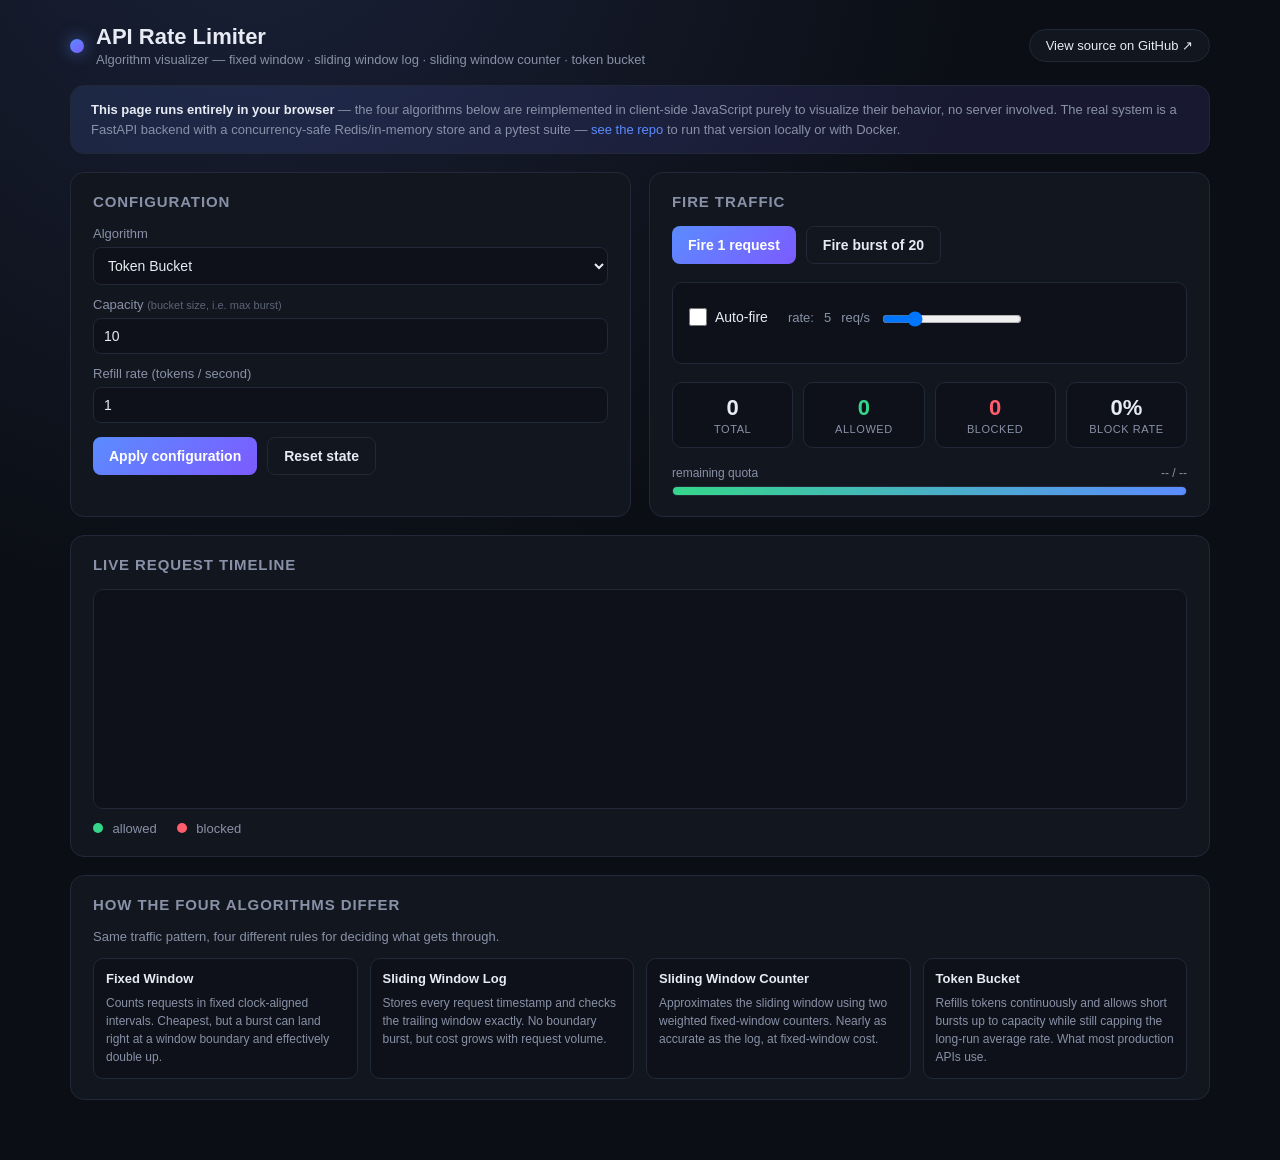
==== docs/index.html @ e64f262e "Add client-side algorithm visualizer for GitHub Pages Ports the 4 algorithms' check() logic to brows" ====
<!doctype html>
<html lang="en">
<head>
<meta charset="UTF-8" />
<meta name="viewport" content="width=device-width, initial-scale=1.0" />
<title>API Rate Limiter — Algorithm Visualizer</title>
<link rel="stylesheet" href="style.css" />
</head>
<body>
<div class="app">
  <header class="topbar">
    <div class="brand">
      <span class="brand-dot"></span>
      <div>
        <h1>API Rate Limiter</h1>
        <p class="subtitle">Algorithm visualizer — fixed window · sliding window log · sliding window counter · token bucket</p>
      </div>
    </div>
    <a class="repo-link" href="https://github.com/pranjalm37/api-rate-limiter" target="_blank" rel="noopener">
      View source on GitHub ↗
    </a>
  </header>

  <div class="banner">
    <strong>This page runs entirely in your browser</strong> — the four algorithms below are
    reimplemented in client-side JavaScript purely to visualize their behavior, no server involved.
    The real system is a FastAPI backend with a concurrency-safe Redis/in-memory store and a pytest
    suite — <a href="https://github.com/pranjalm37/api-rate-limiter" target="_blank" rel="noopener">see the repo</a>
    to run that version locally or with Docker.
  </div>

  <main class="grid">
    <section class="panel config-panel">
      <h2>Configuration</h2>

      <label>Algorithm
        <select id="algorithm">
          <option value="token_bucket">Token Bucket</option>
          <option value="fixed_window">Fixed Window</option>
          <option value="sliding_window_log">Sliding Window Log</option>
          <option value="sliding_window_counter">Sliding Window Counter</option>
        </select>
      </label>

      <label>Capacity <span class="hint" id="capacityHint">(max requests / window)</span>
        <input type="number" id="capacity" value="10" min="1" max="1000" />
      </label>

      <label id="windowRow">Window (seconds)
        <input type="number" id="windowSeconds" value="10" min="0.5" max="120" step="0.5" />
      </label>

      <label id="refillRow" class="hidden">Refill rate (tokens / second)
        <input type="number" id="refillRate" value="1" min="0.1" max="100" step="0.1" />
      </label>

      <div class="button-row">
        <button id="applyConfig" class="primary">Apply configuration</button>
        <button id="resetState" class="ghost">Reset state</button>
      </div>
    </section>

    <section class="panel traffic-panel">
      <h2>Fire traffic</h2>

      <div class="fire-controls">
        <button id="fireOnce" class="primary">Fire 1 request</button>
        <button id="fireBurst" class="ghost">Fire burst of 20</button>
      </div>

      <div class="auto-fire">
        <label class="toggle">
          <input type="checkbox" id="autoFireToggle" />
          <span>Auto-fire</span>
        </label>
        <label class="rate-label">
          rate: <span id="rateValue">5</span> req/s
          <input type="range" id="fireRate" min="1" max="30" value="5" />
        </label>
      </div>

      <div class="stats-row">
        <div class="stat">
          <span class="stat-value" id="statTotal">0</span>
          <span class="stat-label">total</span>
        </div>
        <div class="stat allowed">
          <span class="stat-value" id="statAllowed">0</span>
          <span class="stat-label">allowed</span>
        </div>
        <div class="stat blocked">
          <span class="stat-value" id="statBlocked">0</span>
          <span class="stat-label">blocked</span>
        </div>
        <div class="stat">
          <span class="stat-value" id="statBlockRate">0%</span>
          <span class="stat-label">block rate</span>
        </div>
      </div>

      <div class="remaining-wrap">
        <div class="remaining-label">
          <span>remaining quota</span>
          <span id="remainingText">-- / --</span>
        </div>
        <div class="remaining-bar"><div class="remaining-fill" id="remainingFill"></div></div>
      </div>
    </section>

    <section class="panel chart-panel">
      <h2>Live request timeline</h2>
      <canvas id="chart" width="900" height="220"></canvas>
      <div class="legend">
        <span><i class="dot allowed"></i> allowed</span>
        <span><i class="dot blocked"></i> blocked</span>
      </div>
    </section>

    <section class="panel compare-panel">
      <h2>How the four algorithms differ</h2>
      <p>Same traffic pattern, four different rules for deciding what gets through.</p>
      <div class="compare-grid">
        <div class="compare-card">
          <h3>Fixed Window</h3>
          <p>Counts requests in fixed clock-aligned intervals. Cheapest, but a burst can land right
          at a window boundary and effectively double up.</p>
        </div>
        <div class="compare-card">
          <h3>Sliding Window Log</h3>
          <p>Stores every request timestamp and checks the trailing window exactly. No boundary
          burst, but cost grows with request volume.</p>
        </div>
        <div class="compare-card">
          <h3>Sliding Window Counter</h3>
          <p>Approximates the sliding window using two weighted fixed-window counters. Nearly as
          accurate as the log, at fixed-window cost.</p>
        </div>
        <div class="compare-card">
          <h3>Token Bucket</h3>
          <p>Refills tokens continuously and allows short bursts up to capacity while still capping
          the long-run average rate. What most production APIs use.</p>
        </div>
      </div>
    </section>
  </main>
</div>
<script src="algorithms.js"></script>
<script src="app.js"></script>
</body>
</html>
---- docs/style.css ----
:root {
  --bg: #0b0e14;
  --panel: #12161f;
  --panel-border: #232838;
  --text: #e7ebf3;
  --muted: #8891a7;
  --accent: #5b8cff;
  --accent-2: #7c5bff;
  --good: #35d68a;
  --bad: #ff5d6c;
  --radius: 14px;
}

* { box-sizing: border-box; }

body {
  margin: 0;
  font-family: -apple-system, BlinkMacSystemFont, "Segoe UI", Inter, Roboto, sans-serif;
  background: radial-gradient(circle at 20% -10%, #1a2138 0%, var(--bg) 45%);
  color: var(--text);
  min-height: 100vh;
}

.app { max-width: 1180px; margin: 0 auto; padding: 24px 20px 60px; }

.topbar {
  display: flex;
  align-items: center;
  justify-content: space-between;
  margin-bottom: 18px;
  flex-wrap: wrap;
  gap: 12px;
}

.brand { display: flex; align-items: center; gap: 12px; }

.brand-dot {
  width: 14px; height: 14px; border-radius: 50%;
  background: linear-gradient(135deg, var(--accent), var(--accent-2));
  box-shadow: 0 0 16px rgba(91, 140, 255, 0.6);
  flex-shrink: 0;
}

.brand h1 { margin: 0; font-size: 22px; font-weight: 700; }
.subtitle { margin: 2px 0 0; color: var(--muted); font-size: 13px; }

.repo-link {
  display: flex; align-items: center; gap: 8px;
  font-size: 13px; color: var(--text);
  background: var(--panel);
  border: 1px solid var(--panel-border);
  padding: 8px 16px;
  border-radius: 999px;
  text-decoration: none;
}
.repo-link:hover { border-color: var(--accent); }

.banner {
  background: linear-gradient(135deg, rgba(91,140,255,0.12), rgba(124,91,255,0.12));
  border: 1px solid var(--panel-border);
  border-radius: var(--radius);
  padding: 14px 20px;
  font-size: 13px;
  color: var(--muted);
  margin-bottom: 18px;
  line-height: 1.5;
}
.banner strong { color: var(--text); }
.banner a { color: var(--accent); text-decoration: none; }
.banner a:hover { text-decoration: underline; }

.grid {
  display: grid;
  grid-template-columns: 1fr 1fr;
  gap: 18px;
}

.chart-panel, .compare-panel { grid-column: 1 / -1; }

@media (max-width: 860px) {
  .grid { grid-template-columns: 1fr; }
}

.panel {
  background: var(--panel);
  border: 1px solid var(--panel-border);
  border-radius: var(--radius);
  padding: 20px 22px;
}

.panel h2 {
  margin: 0 0 16px;
  font-size: 15px;
  text-transform: uppercase;
  letter-spacing: 0.06em;
  color: var(--muted);
  font-weight: 600;
}

label {
  display: block;
  font-size: 13px;
  color: var(--muted);
  margin-bottom: 12px;
}

.hint { font-size: 11px; color: #5b6478; }

label input, label select {
  display: block;
  width: 100%;
  margin-top: 6px;
  background: #0e1119;
  border: 1px solid var(--panel-border);
  color: var(--text);
  border-radius: 8px;
  padding: 9px 10px;
  font-size: 14px;
}

label input:focus, label select:focus {
  outline: none;
  border-color: var(--accent);
}

.hidden { display: none; }

.button-row { display: flex; gap: 10px; margin-top: 14px; }

button {
  border: none;
  border-radius: 8px;
  padding: 10px 16px;
  font-size: 14px;
  font-weight: 600;
  cursor: pointer;
  transition: transform 0.08s ease, opacity 0.15s ease;
}
button:active { transform: scale(0.97); }

button.primary {
  background: linear-gradient(135deg, var(--accent), var(--accent-2));
  color: white;
}
button.ghost {
  background: transparent;
  border: 1px solid var(--panel-border);
  color: var(--text);
}
button:disabled { opacity: 0.5; cursor: not-allowed; }

.error { color: var(--bad); font-size: 13px; margin: 10px 0 0; min-height: 16px; }

.fire-controls { display: flex; gap: 10px; margin-bottom: 18px; }

.auto-fire {
  display: flex;
  align-items: center;
  gap: 20px;
  background: #0e1119;
  border: 1px solid var(--panel-border);
  border-radius: 10px;
  padding: 12px 16px;
  margin-bottom: 18px;
  flex-wrap: wrap;
}

.toggle { display: flex; align-items: center; gap: 8px; font-size: 14px; color: var(--text); }
.toggle input { width: 18px; height: 18px; margin: 0; }

.rate-label { font-size: 13px; color: var(--muted); display: flex; align-items: center; gap: 10px; }
.rate-label input[type="range"] { width: 140px; }

.stats-row {
  display: grid;
  grid-template-columns: repeat(4, 1fr);
  gap: 10px;
  margin-bottom: 18px;
}

.stat {
  background: #0e1119;
  border: 1px solid var(--panel-border);
  border-radius: 10px;
  padding: 12px;
  text-align: center;
}
.stat-value { display: block; font-size: 22px; font-weight: 700; }
.stat-label { display: block; font-size: 11px; color: var(--muted); text-transform: uppercase; letter-spacing: 0.05em; margin-top: 2px; }
.stat.allowed .stat-value { color: var(--good); }
.stat.blocked .stat-value { color: var(--bad); }

.remaining-wrap { }
.remaining-label { display: flex; justify-content: space-between; font-size: 12px; color: var(--muted); margin-bottom: 6px; }
.remaining-bar { height: 10px; border-radius: 999px; background: #0e1119; border: 1px solid var(--panel-border); overflow: hidden; }
.remaining-fill {
  height: 100%;
  width: 100%;
  background: linear-gradient(90deg, var(--good), var(--accent));
  transition: width 0.2s ease, background 0.2s ease;
}

#chart {
  width: 100%;
  height: 220px;
  display: block;
  background: #0e1119;
  border-radius: 10px;
  border: 1px solid var(--panel-border);
}

.legend { display: flex; gap: 20px; margin-top: 12px; font-size: 13px; color: var(--muted); }
.legend .dot { display: inline-block; width: 10px; height: 10px; border-radius: 50%; margin-right: 6px; }
.legend .dot.allowed { background: var(--good); }
.legend .dot.blocked { background: var(--bad); }

.compare-panel p { color: var(--muted); font-size: 13px; margin: 0 0 14px; }

.compare-grid {
  display: grid;
  grid-template-columns: repeat(4, 1fr);
  gap: 12px;
}
@media (max-width: 860px) {
  .compare-grid { grid-template-columns: 1fr 1fr; }
}

.compare-card {
  background: #0e1119;
  border: 1px solid var(--panel-border);
  border-radius: 10px;
  padding: 12px;
}
.compare-card h3 { margin: 0 0 8px; font-size: 13px; }
.compare-card p { margin: 0; font-size: 12px; color: var(--muted); line-height: 1.5; }
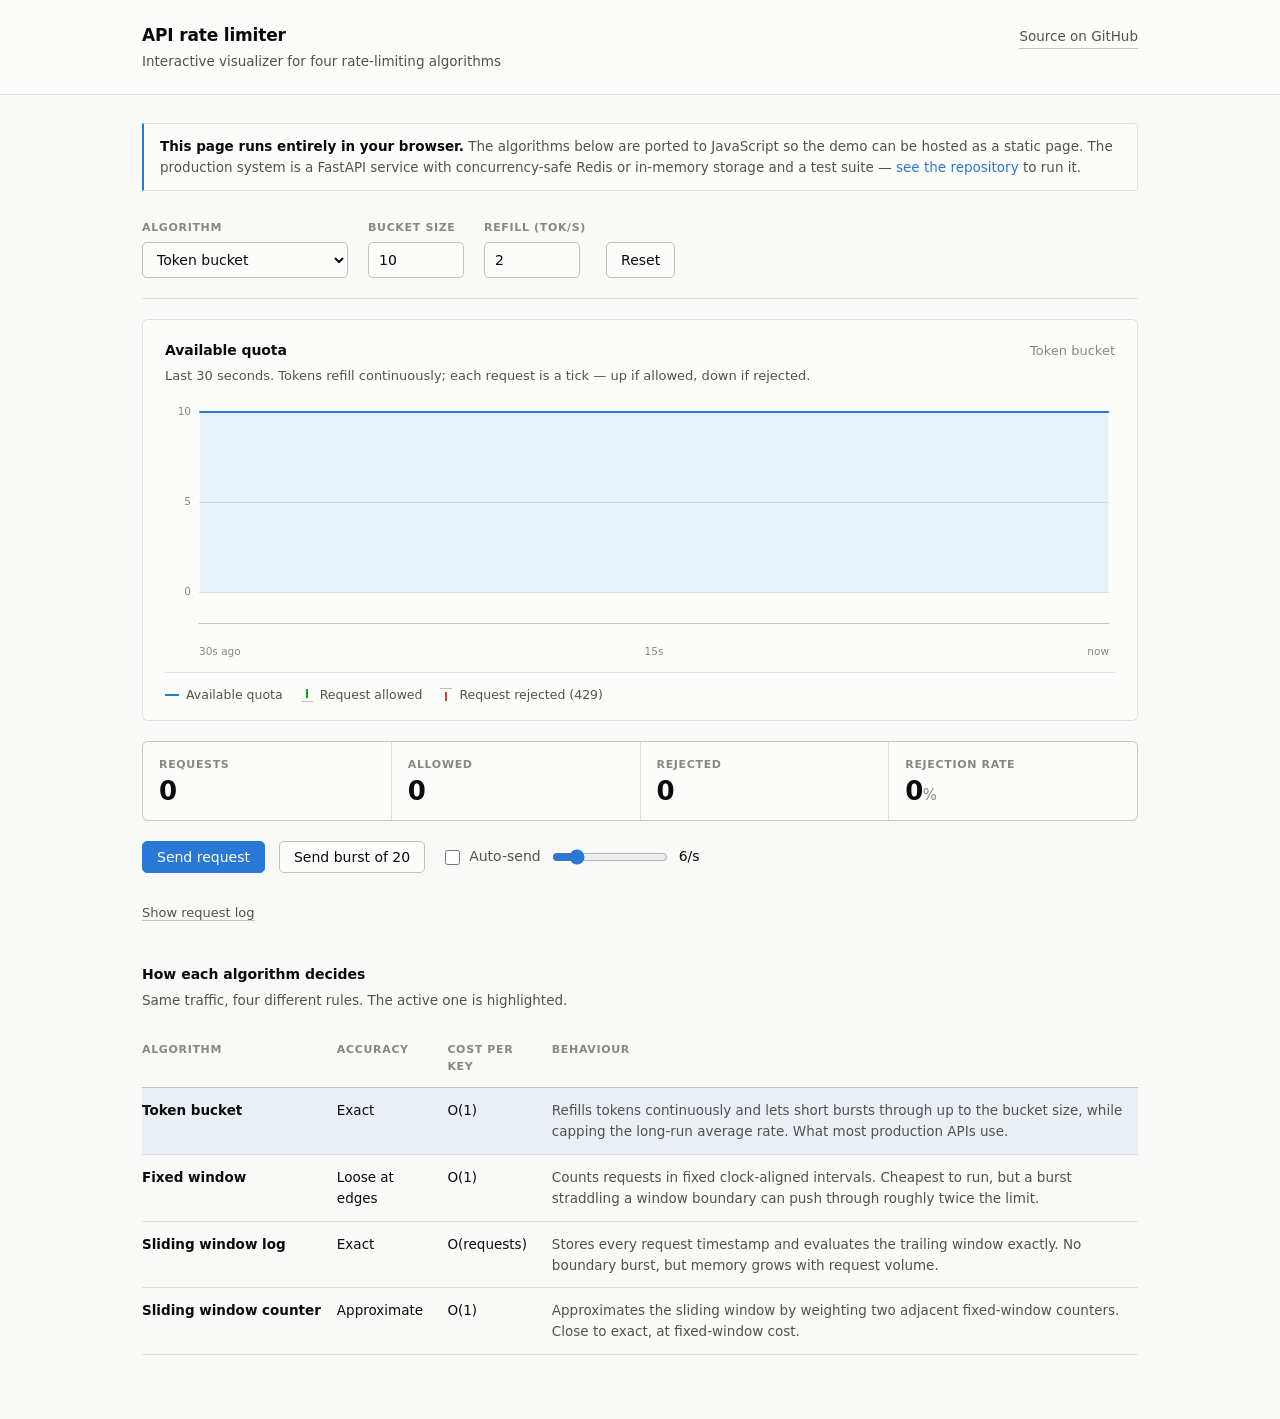
==== commit e68ee7e9: "Redesign both frontends and chart quota over time Visual: replace the gradient/glassmorphism styling" ====
--- a/docs/index.html
+++ b/docs/index.html
@@ -3,148 +3,143 @@
 <head>
 <meta charset="UTF-8" />
 <meta name="viewport" content="width=device-width, initial-scale=1.0" />
-<title>API Rate Limiter — Algorithm Visualizer</title>
-<link rel="stylesheet" href="style.css" />
+<title>Rate limiter — algorithm visualizer</title>
+<meta name="description" content="Interactive visualizer for four API rate-limiting algorithms: token bucket, fixed window, sliding window log, and sliding window counter." />
+<link rel="stylesheet" href="style.css?v=4" />
 </head>
 <body>
-<div class="app">
-  <header class="topbar">
-    <div class="brand">
-      <span class="brand-dot"></span>
-      <div>
-        <h1>API Rate Limiter</h1>
-        <p class="subtitle">Algorithm visualizer — fixed window · sliding window log · sliding window counter · token bucket</p>
-      </div>
+
+<header class="masthead">
+  <div class="wrap">
+    <div>
+      <h1>API rate limiter</h1>
+      <p>Interactive visualizer for four rate-limiting algorithms</p>
     </div>
-    <a class="repo-link" href="https://github.com/pranjalm37/api-rate-limiter" target="_blank" rel="noopener">
-      View source on GitHub ↗
-    </a>
-  </header>
+    <a class="source-link" href="https://github.com/pranjalm37/api-rate-limiter">Source on GitHub</a>
+  </div>
+</header>
 
-  <div class="banner">
-    <strong>This page runs entirely in your browser</strong> — the four algorithms below are
-    reimplemented in client-side JavaScript purely to visualize their behavior, no server involved.
-    The real system is a FastAPI backend with a concurrency-safe Redis/in-memory store and a pytest
-    suite — <a href="https://github.com/pranjalm37/api-rate-limiter" target="_blank" rel="noopener">see the repo</a>
-    to run that version locally or with Docker.
+<main class="wrap">
+
+  <p class="notice">
+    <strong>This page runs entirely in your browser.</strong>
+    The algorithms below are ported to JavaScript so the demo can be hosted as a static page.
+    The production system is a FastAPI service with concurrency-safe Redis or in-memory storage and a
+    test suite — <a href="https://github.com/pranjalm37/api-rate-limiter">see the repository</a> to run it.
+  </p>
+
+  <div class="controls">
+    <label class="field">
+      <span>Algorithm</span>
+      <select id="algorithm">
+        <option value="token_bucket">Token bucket</option>
+        <option value="fixed_window">Fixed window</option>
+        <option value="sliding_window_log">Sliding window log</option>
+        <option value="sliding_window_counter">Sliding window counter</option>
+      </select>
+    </label>
+
+    <label class="field">
+      <span id="capacityLabel">Bucket size</span>
+      <input type="number" id="capacity" value="10" min="1" max="200" />
+    </label>
+
+    <label class="field" id="windowField">
+      <span>Window (s)</span>
+      <input type="number" id="windowSeconds" value="10" min="1" max="60" step="1" />
+    </label>
+
+    <label class="field" id="refillField">
+      <span>Refill (tok/s)</span>
+      <input type="number" id="refillRate" value="2" min="0.1" max="50" step="0.1" />
+    </label>
+
+    <button id="resetState" type="button">Reset</button>
   </div>
 
-  <main class="grid">
-    <section class="panel config-panel">
-      <h2>Configuration</h2>
+  <section class="chart-card">
+    <div class="chart-head">
+      <h2>Available quota</h2>
+      <span class="algo-name" id="chartAlgoName">Token bucket</span>
+    </div>
+    <p class="chart-sub" id="chartSub">Last 30 seconds. Each request is a tick: up if allowed, down if rejected.</p>
 
-      <label>Algorithm
-        <select id="algorithm">
-          <option value="token_bucket">Token Bucket</option>
-          <option value="fixed_window">Fixed Window</option>
-          <option value="sliding_window_log">Sliding Window Log</option>
-          <option value="sliding_window_counter">Sliding Window Counter</option>
-        </select>
-      </label>
+    <div class="canvas-shell">
+      <canvas id="chart" role="img" aria-label="Available quota over the last 30 seconds, with a tick per request marking whether it was allowed or rejected."></canvas>
+      <div class="tooltip" id="tooltip" aria-hidden="true"></div>
+    </div>
 
-      <label>Capacity <span class="hint" id="capacityHint">(max requests / window)</span>
-        <input type="number" id="capacity" value="10" min="1" max="1000" />
-      </label>
+    <div class="legend">
+      <span><i class="swatch line"></i> Available quota</span>
+      <span><i class="swatch up"></i> Request allowed</span>
+      <span><i class="swatch down"></i> Request rejected (429)</span>
+    </div>
+  </section>
 
-      <label id="windowRow">Window (seconds)
-        <input type="number" id="windowSeconds" value="10" min="0.5" max="120" step="0.5" />
-      </label>
+  <dl class="stats">
+    <div>
+      <dt>Requests</dt>
+      <dd id="statTotal">0</dd>
+    </div>
+    <div>
+      <dt>Allowed</dt>
+      <dd id="statAllowed">0</dd>
+    </div>
+    <div>
+      <dt>Rejected</dt>
+      <dd id="statBlocked">0</dd>
+    </div>
+    <div>
+      <dt>Rejection rate</dt>
+      <dd><span id="statBlockRate">0</span><span class="unit">%</span></dd>
+    </div>
+  </dl>
 
-      <label id="refillRow" class="hidden">Refill rate (tokens / second)
-        <input type="number" id="refillRate" value="1" min="0.1" max="100" step="0.1" />
-      </label>
+  <div class="actions">
+    <button id="fireOnce" class="accent" type="button">Send request</button>
+    <button id="fireBurst" type="button">Send burst of 20</button>
+    <label class="auto">
+      <input type="checkbox" id="autoFireToggle" />
+      Auto-send
+      <input type="range" id="fireRate" min="1" max="30" value="6" aria-label="Auto-send rate in requests per second" />
+      <span class="rate-num"><span id="rateValue">6</span>/s</span>
+    </label>
+  </div>
 
-      <div class="button-row">
-        <button id="applyConfig" class="primary">Apply configuration</button>
-        <button id="resetState" class="ghost">Reset state</button>
-      </div>
-    </section>
+  <section class="table-section">
+    <button class="table-toggle" id="tableToggle" type="button" aria-expanded="false" aria-controls="tableWrap">
+      Show request log
+    </button>
+    <div id="tableWrap" class="table-scroll" hidden>
+      <table class="data-table">
+        <caption>Most recent requests, newest first.</caption>
+        <thead>
+          <tr><th scope="col">Time</th><th scope="col">Outcome</th><th scope="col">Quota left</th></tr>
+        </thead>
+        <tbody id="tableBody"></tbody>
+      </table>
+    </div>
+  </section>
 
-    <section class="panel traffic-panel">
-      <h2>Fire traffic</h2>
+  <section class="reference">
+    <h2>How each algorithm decides</h2>
+    <p>Same traffic, four different rules. The active one is highlighted.</p>
+    <table>
+      <thead>
+        <tr>
+          <th scope="col">Algorithm</th>
+          <th scope="col">Accuracy</th>
+          <th scope="col">Cost per key</th>
+          <th scope="col">Behaviour</th>
+        </tr>
+      </thead>
+      <tbody id="referenceBody"></tbody>
+    </table>
+  </section>
 
-      <div class="fire-controls">
-        <button id="fireOnce" class="primary">Fire 1 request</button>
-        <button id="fireBurst" class="ghost">Fire burst of 20</button>
-      </div>
+</main>
 
-      <div class="auto-fire">
-        <label class="toggle">
-          <input type="checkbox" id="autoFireToggle" />
-          <span>Auto-fire</span>
-        </label>
-        <label class="rate-label">
-          rate: <span id="rateValue">5</span> req/s
-          <input type="range" id="fireRate" min="1" max="30" value="5" />
-        </label>
-      </div>
-
-      <div class="stats-row">
-        <div class="stat">
-          <span class="stat-value" id="statTotal">0</span>
-          <span class="stat-label">total</span>
-        </div>
-        <div class="stat allowed">
-          <span class="stat-value" id="statAllowed">0</span>
-          <span class="stat-label">allowed</span>
-        </div>
-        <div class="stat blocked">
-          <span class="stat-value" id="statBlocked">0</span>
-          <span class="stat-label">blocked</span>
-        </div>
-        <div class="stat">
-          <span class="stat-value" id="statBlockRate">0%</span>
-          <span class="stat-label">block rate</span>
-        </div>
-      </div>
-
-      <div class="remaining-wrap">
-        <div class="remaining-label">
-          <span>remaining quota</span>
-          <span id="remainingText">-- / --</span>
-        </div>
-        <div class="remaining-bar"><div class="remaining-fill" id="remainingFill"></div></div>
-      </div>
-    </section>
-
-    <section class="panel chart-panel">
-      <h2>Live request timeline</h2>
-      <canvas id="chart" width="900" height="220"></canvas>
-      <div class="legend">
-        <span><i class="dot allowed"></i> allowed</span>
-        <span><i class="dot blocked"></i> blocked</span>
-      </div>
-    </section>
-
-    <section class="panel compare-panel">
-      <h2>How the four algorithms differ</h2>
-      <p>Same traffic pattern, four different rules for deciding what gets through.</p>
-      <div class="compare-grid">
-        <div class="compare-card">
-          <h3>Fixed Window</h3>
-          <p>Counts requests in fixed clock-aligned intervals. Cheapest, but a burst can land right
-          at a window boundary and effectively double up.</p>
-        </div>
-        <div class="compare-card">
-          <h3>Sliding Window Log</h3>
-          <p>Stores every request timestamp and checks the trailing window exactly. No boundary
-          burst, but cost grows with request volume.</p>
-        </div>
-        <div class="compare-card">
-          <h3>Sliding Window Counter</h3>
-          <p>Approximates the sliding window using two weighted fixed-window counters. Nearly as
-          accurate as the log, at fixed-window cost.</p>
-        </div>
-        <div class="compare-card">
-          <h3>Token Bucket</h3>
-          <p>Refills tokens continuously and allows short bursts up to capacity while still capping
-          the long-run average rate. What most production APIs use.</p>
-        </div>
-      </div>
-    </section>
-  </main>
-</div>
-<script src="algorithms.js"></script>
-<script src="app.js"></script>
+<script src="algorithms.js?v=4"></script>
+<script src="app.js?v=4"></script>
 </body>
 </html>
--- a/docs/style.css
+++ b/docs/style.css
@@ -1,235 +1,427 @@
 :root {
-  --bg: #0b0e14;
-  --panel: #12161f;
-  --panel-border: #232838;
-  --text: #e7ebf3;
-  --muted: #8891a7;
-  --accent: #5b8cff;
-  --accent-2: #7c5bff;
-  --good: #35d68a;
-  --bad: #ff5d6c;
-  --radius: 14px;
+  color-scheme: light;
+
+  --plane: #f9f9f7;
+  --surface: #fcfcfb;
+  --ink: #0b0b0b;
+  --ink-2: #52514e;
+  --ink-muted: #898781;
+  --rule: rgba(11, 11, 11, 0.11);
+  --rule-strong: #c3c2b7;
+  --grid: #e1e0d9;
+
+  --accent: #2a78d6;
+  --accent-wash: rgba(42, 120, 214, 0.08);
+  --good: #0ca30c;
+  --critical: #d03b3b;
+
+  --font-sans: system-ui, -apple-system, "Segoe UI", sans-serif;
+  --font-mono: ui-monospace, SFMono-Regular, "SF Mono", Menlo, monospace;
+}
+
+@media (prefers-color-scheme: dark) {
+  :root:where(:not([data-theme="light"])) {
+    color-scheme: dark;
+    --plane: #0d0d0d;
+    --surface: #1a1a19;
+    --ink: #ffffff;
+    --ink-2: #c3c2b7;
+    --ink-muted: #898781;
+    --rule: rgba(255, 255, 255, 0.13);
+    --rule-strong: #383835;
+    --grid: #2c2c2a;
+    --accent: #3987e5;
+    --accent-wash: rgba(57, 135, 229, 0.12);
+  }
 }
 
 * { box-sizing: border-box; }
+
+html { -webkit-text-size-adjust: 100%; }
 
 body {
   margin: 0;
-  font-family: -apple-system, BlinkMacSystemFont, "Segoe UI", Inter, Roboto, sans-serif;
-  background: radial-gradient(circle at 20% -10%, #1a2138 0%, var(--bg) 45%);
-  color: var(--text);
-  min-height: 100vh;
-}
-
-.app { max-width: 1180px; margin: 0 auto; padding: 24px 20px 60px; }
-
-.topbar {
+  background: var(--plane);
+  color: var(--ink);
+  font-family: var(--font-sans);
+  font-size: 15px;
+  line-height: 1.55;
+  -webkit-font-smoothing: antialiased;
+}
+
+.wrap { max-width: 1060px; margin: 0 auto; padding: 0 32px; }
+
+@media (max-width: 700px) {
+  .wrap { padding: 0 20px; }
+}
+
+/* ---------- header ---------- */
+
+.masthead { border-bottom: 1px solid var(--rule); background: var(--surface); }
+
+.masthead .wrap {
+  display: flex;
+  align-items: baseline;
+  justify-content: space-between;
+  gap: 24px;
+  padding-top: 22px;
+  padding-bottom: 22px;
+  flex-wrap: wrap;
+}
+
+.masthead h1 {
+  margin: 0;
+  font-size: 17px;
+  font-weight: 600;
+  letter-spacing: -0.01em;
+}
+
+.masthead p { margin: 3px 0 0; font-size: 13.5px; color: var(--ink-2); }
+
+.source-link {
+  font-size: 13.5px;
+  color: var(--ink-2);
+  text-decoration: none;
+  border-bottom: 1px solid var(--rule-strong);
+  padding-bottom: 1px;
+  white-space: nowrap;
+}
+.source-link:hover { color: var(--ink); border-color: currentColor; }
+
+/* ---------- notice ---------- */
+
+.notice {
+  margin: 28px 0 0;
+  padding: 12px 16px;
+  border: 1px solid var(--rule);
+  border-left: 2px solid var(--accent);
+  border-radius: 0 4px 4px 0;
+  background: var(--surface);
+  font-size: 13.5px;
+  color: var(--ink-2);
+}
+.notice strong { color: var(--ink); font-weight: 600; }
+.notice a { color: var(--accent); text-decoration: none; }
+.notice a:hover { text-decoration: underline; }
+
+/* ---------- controls ---------- */
+
+.controls {
+  display: flex;
+  align-items: flex-end;
+  gap: 20px;
+  flex-wrap: wrap;
+  margin: 28px 0 20px;
+  padding-bottom: 20px;
+  border-bottom: 1px solid var(--rule);
+}
+
+.field { display: flex; flex-direction: column; gap: 6px; }
+
+.field > span {
+  font-size: 11px;
+  font-weight: 600;
+  letter-spacing: 0.06em;
+  text-transform: uppercase;
+  color: var(--ink-muted);
+}
+
+.field select,
+.field input[type="number"] {
+  font-family: inherit;
+  font-size: 14px;
+  color: var(--ink);
+  background: var(--surface);
+  border: 1px solid var(--rule-strong);
+  border-radius: 5px;
+  padding: 7px 10px;
+  min-width: 92px;
+}
+.field select { min-width: 190px; }
+.field input[type="number"] { width: 96px; font-variant-numeric: tabular-nums; }
+
+.field select:focus-visible,
+.field input:focus-visible {
+  outline: 2px solid var(--accent);
+  outline-offset: -1px;
+  border-color: var(--accent);
+}
+
+.field.hidden { display: none; }
+
+/* ---------- buttons ---------- */
+
+button {
+  font-family: inherit;
+  font-size: 14px;
+  font-weight: 500;
+  color: var(--ink);
+  background: var(--surface);
+  border: 1px solid var(--rule-strong);
+  border-radius: 5px;
+  padding: 7px 14px;
+  cursor: pointer;
+}
+button:hover { background: var(--accent-wash); border-color: var(--accent); }
+button:focus-visible { outline: 2px solid var(--accent); outline-offset: 1px; }
+
+button.accent {
+  color: #fff;
+  background: var(--accent);
+  border-color: var(--accent);
+}
+button.accent:hover { filter: brightness(1.08); }
+
+/* ---------- chart ---------- */
+
+.chart-card {
+  background: var(--surface);
+  border: 1px solid var(--rule);
+  border-radius: 6px;
+  padding: 20px 22px 16px;
+}
+
+.chart-head {
+  display: flex;
+  align-items: baseline;
+  justify-content: space-between;
+  gap: 16px;
+  margin-bottom: 4px;
+  flex-wrap: wrap;
+}
+
+.chart-head h2 {
+  margin: 0;
+  font-size: 14px;
+  font-weight: 600;
+  letter-spacing: -0.005em;
+}
+
+.chart-head .algo-name { font-size: 13px; color: var(--ink-muted); }
+
+.chart-sub { margin: 0 0 14px; font-size: 13px; color: var(--ink-2); }
+
+.canvas-shell { position: relative; }
+
+#chart { display: block; width: 100%; height: 260px; }
+
+.tooltip {
+  position: absolute;
+  pointer-events: none;
+  z-index: 5;
+  min-width: 132px;
+  padding: 8px 10px;
+  background: var(--surface);
+  border: 1px solid var(--rule-strong);
+  border-radius: 5px;
+  box-shadow: 0 4px 14px rgba(0, 0, 0, 0.10);
+  font-size: 12.5px;
+  line-height: 1.45;
+  opacity: 0;
+  transition: opacity 0.1s ease;
+}
+.tooltip.visible { opacity: 1; }
+.tooltip .tt-time { color: var(--ink-muted); font-variant-numeric: tabular-nums; }
+.tooltip .tt-row { display: flex; align-items: center; gap: 6px; margin-top: 3px; }
+.tooltip .tt-val { font-variant-numeric: tabular-nums; font-weight: 600; }
+
+.legend {
+  display: flex;
+  gap: 18px;
+  flex-wrap: wrap;
+  margin-top: 12px;
+  padding-top: 12px;
+  border-top: 1px solid var(--rule);
+  font-size: 12.5px;
+  color: var(--ink-2);
+}
+.legend span { display: inline-flex; align-items: center; gap: 7px; }
+
+.swatch { display: inline-block; flex-shrink: 0; }
+.swatch.line { width: 14px; height: 2px; background: var(--accent); }
+
+/* Allowed and rejected differ by direction as well as hue, so the pair stays
+   readable without colour vision (green/red alone is not separable). */
+.swatch.up,
+.swatch.down {
+  position: relative;
+  width: 12px;
+  height: 14px;
+  border-bottom: 1px solid var(--rule-strong); /* baseline the tick rises from */
+  border-top: 1px solid transparent;
+}
+.swatch.down { border-bottom-color: transparent; border-top-color: var(--rule-strong); }
+
+.swatch.up::after,
+.swatch.down::after {
+  content: "";
+  position: absolute;
+  left: 5px;
+  width: 2px;
+  height: 9px;
+}
+.swatch.up::after { top: 0; background: var(--good); }
+.swatch.down::after { bottom: 0; background: var(--critical); }
+
+/* ---------- stats ---------- */
+
+.stats {
+  display: grid;
+  grid-template-columns: repeat(4, 1fr);
+  gap: 1px;
+  margin: 20px 0 0;
+  background: var(--rule);
+  border: 1px solid var(--rule);
+  border-radius: 6px;
+  overflow: hidden;
+}
+
+@media (max-width: 620px) {
+  .stats { grid-template-columns: repeat(2, 1fr); }
+}
+
+.stats div { background: var(--surface); padding: 14px 16px; }
+
+.stats dt {
+  margin: 0;
+  font-size: 11px;
+  font-weight: 600;
+  letter-spacing: 0.06em;
+  text-transform: uppercase;
+  color: var(--ink-muted);
+}
+
+.stats dd {
+  margin: 4px 0 0;
+  font-size: 26px;
+  font-weight: 600;
+  letter-spacing: -0.02em;
+  line-height: 1.1;
+}
+
+.stats dd .unit { font-size: 15px; font-weight: 500; color: var(--ink-muted); }
+
+/* ---------- traffic actions ---------- */
+
+.actions {
   display: flex;
   align-items: center;
-  justify-content: space-between;
-  margin-bottom: 18px;
+  gap: 14px;
   flex-wrap: wrap;
-  gap: 12px;
-}
-
-.brand { display: flex; align-items: center; gap: 12px; }
-
-.brand-dot {
-  width: 14px; height: 14px; border-radius: 50%;
-  background: linear-gradient(135deg, var(--accent), var(--accent-2));
-  box-shadow: 0 0 16px rgba(91, 140, 255, 0.6);
-  flex-shrink: 0;
-}
-
-.brand h1 { margin: 0; font-size: 22px; font-weight: 700; }
-.subtitle { margin: 2px 0 0; color: var(--muted); font-size: 13px; }
-
-.repo-link {
-  display: flex; align-items: center; gap: 8px;
-  font-size: 13px; color: var(--text);
-  background: var(--panel);
-  border: 1px solid var(--panel-border);
-  padding: 8px 16px;
-  border-radius: 999px;
-  text-decoration: none;
-}
-.repo-link:hover { border-color: var(--accent); }
-
-.banner {
-  background: linear-gradient(135deg, rgba(91,140,255,0.12), rgba(124,91,255,0.12));
-  border: 1px solid var(--panel-border);
-  border-radius: var(--radius);
-  padding: 14px 20px;
+  margin: 20px 0 0;
+}
+
+.auto {
+  display: inline-flex;
+  align-items: center;
+  gap: 9px;
+  font-size: 14px;
+  color: var(--ink-2);
+  padding-left: 6px;
+}
+.auto input[type="checkbox"] { width: 15px; height: 15px; margin: 0; accent-color: var(--accent); }
+.auto input[type="range"] { width: 116px; accent-color: var(--accent); }
+.auto .rate-num { font-variant-numeric: tabular-nums; color: var(--ink); min-width: 46px; }
+
+/* ---------- table view ---------- */
+
+.table-section { margin-top: 28px; }
+
+.table-toggle {
   font-size: 13px;
-  color: var(--muted);
-  margin-bottom: 18px;
+  color: var(--ink-2);
+  background: none;
+  border: none;
+  padding: 0;
+  cursor: pointer;
+  border-bottom: 1px solid var(--rule-strong);
+  border-radius: 0;
+}
+.table-toggle:hover { background: none; color: var(--ink); border-color: currentColor; }
+
+.data-table {
+  width: 100%;
+  margin-top: 14px;
+  border-collapse: collapse;
+  font-size: 13px;
+  font-variant-numeric: tabular-nums;
+}
+.data-table caption { text-align: left; color: var(--ink-muted); font-size: 12.5px; padding-bottom: 8px; }
+.data-table th, .data-table td { text-align: left; padding: 7px 12px 7px 0; border-bottom: 1px solid var(--rule); }
+.data-table th { font-weight: 600; color: var(--ink-2); font-size: 12px; text-transform: uppercase; letter-spacing: 0.05em; }
+.data-table td.outcome-allowed { color: var(--good); }
+.data-table td.outcome-blocked { color: var(--critical); }
+
+.table-scroll { max-height: 300px; overflow-y: auto; }
+
+/* ---------- reference ---------- */
+
+.reference { margin: 40px 0 64px; }
+
+.reference h2 {
+  font-size: 14px;
+  font-weight: 600;
+  margin: 0 0 4px;
+}
+.reference > p { margin: 0 0 18px; font-size: 13.5px; color: var(--ink-2); }
+
+.reference table {
+  width: 100%;
+  border-collapse: collapse;
+  font-size: 13.5px;
+}
+.reference th, .reference td {
+  text-align: left;
+  vertical-align: top;
+  padding: 12px 16px 12px 0;
+  border-bottom: 1px solid var(--rule);
+}
+.reference th {
+  font-size: 11px;
+  font-weight: 600;
+  letter-spacing: 0.06em;
+  text-transform: uppercase;
+  color: var(--ink-muted);
+  border-bottom-color: var(--rule-strong);
+}
+.reference td:first-child { font-weight: 600; white-space: nowrap; }
+.reference td:last-child { color: var(--ink-2); padding-right: 0; }
+.reference tr[data-active="true"] td { background: var(--accent-wash); }
+
+@media (max-width: 700px) {
+  .reference td:first-child { white-space: normal; }
+}
+
+/* ---------- server-dashboard only ---------- */
+
+.error {
+  margin: 12px 0 0;
+  font-size: 13px;
+  color: var(--critical);
+  min-height: 1em;
+}
+
+.snippet {
+  margin: 0;
+  padding: 13px 15px;
+  background: var(--surface);
+  border: 1px solid var(--rule);
+  border-radius: 6px;
+  font-family: var(--font-mono);
+  font-size: 12.5px;
   line-height: 1.5;
-}
-.banner strong { color: var(--text); }
-.banner a { color: var(--accent); text-decoration: none; }
-.banner a:hover { text-decoration: underline; }
-
-.grid {
-  display: grid;
-  grid-template-columns: 1fr 1fr;
-  gap: 18px;
-}
-
-.chart-panel, .compare-panel { grid-column: 1 / -1; }
-
-@media (max-width: 860px) {
-  .grid { grid-template-columns: 1fr; }
-}
-
-.panel {
-  background: var(--panel);
-  border: 1px solid var(--panel-border);
-  border-radius: var(--radius);
-  padding: 20px 22px;
-}
-
-.panel h2 {
-  margin: 0 0 16px;
-  font-size: 15px;
-  text-transform: uppercase;
-  letter-spacing: 0.06em;
-  color: var(--muted);
-  font-weight: 600;
-}
-
-label {
-  display: block;
-  font-size: 13px;
-  color: var(--muted);
-  margin-bottom: 12px;
-}
-
-.hint { font-size: 11px; color: #5b6478; }
-
-label input, label select {
-  display: block;
-  width: 100%;
-  margin-top: 6px;
-  background: #0e1119;
-  border: 1px solid var(--panel-border);
-  color: var(--text);
-  border-radius: 8px;
-  padding: 9px 10px;
-  font-size: 14px;
-}
-
-label input:focus, label select:focus {
-  outline: none;
-  border-color: var(--accent);
-}
-
-.hidden { display: none; }
-
-.button-row { display: flex; gap: 10px; margin-top: 14px; }
-
-button {
-  border: none;
-  border-radius: 8px;
-  padding: 10px 16px;
-  font-size: 14px;
-  font-weight: 600;
-  cursor: pointer;
-  transition: transform 0.08s ease, opacity 0.15s ease;
-}
-button:active { transform: scale(0.97); }
-
-button.primary {
-  background: linear-gradient(135deg, var(--accent), var(--accent-2));
-  color: white;
-}
-button.ghost {
-  background: transparent;
-  border: 1px solid var(--panel-border);
-  color: var(--text);
-}
-button:disabled { opacity: 0.5; cursor: not-allowed; }
-
-.error { color: var(--bad); font-size: 13px; margin: 10px 0 0; min-height: 16px; }
-
-.fire-controls { display: flex; gap: 10px; margin-bottom: 18px; }
-
-.auto-fire {
-  display: flex;
-  align-items: center;
-  gap: 20px;
-  background: #0e1119;
-  border: 1px solid var(--panel-border);
-  border-radius: 10px;
-  padding: 12px 16px;
-  margin-bottom: 18px;
-  flex-wrap: wrap;
-}
-
-.toggle { display: flex; align-items: center; gap: 8px; font-size: 14px; color: var(--text); }
-.toggle input { width: 18px; height: 18px; margin: 0; }
-
-.rate-label { font-size: 13px; color: var(--muted); display: flex; align-items: center; gap: 10px; }
-.rate-label input[type="range"] { width: 140px; }
-
-.stats-row {
-  display: grid;
-  grid-template-columns: repeat(4, 1fr);
-  gap: 10px;
-  margin-bottom: 18px;
-}
-
-.stat {
-  background: #0e1119;
-  border: 1px solid var(--panel-border);
-  border-radius: 10px;
-  padding: 12px;
-  text-align: center;
-}
-.stat-value { display: block; font-size: 22px; font-weight: 700; }
-.stat-label { display: block; font-size: 11px; color: var(--muted); text-transform: uppercase; letter-spacing: 0.05em; margin-top: 2px; }
-.stat.allowed .stat-value { color: var(--good); }
-.stat.blocked .stat-value { color: var(--bad); }
-
-.remaining-wrap { }
-.remaining-label { display: flex; justify-content: space-between; font-size: 12px; color: var(--muted); margin-bottom: 6px; }
-.remaining-bar { height: 10px; border-radius: 999px; background: #0e1119; border: 1px solid var(--panel-border); overflow: hidden; }
-.remaining-fill {
-  height: 100%;
-  width: 100%;
-  background: linear-gradient(90deg, var(--good), var(--accent));
-  transition: width 0.2s ease, background 0.2s ease;
-}
-
-#chart {
-  width: 100%;
-  height: 220px;
-  display: block;
-  background: #0e1119;
-  border-radius: 10px;
-  border: 1px solid var(--panel-border);
-}
-
-.legend { display: flex; gap: 20px; margin-top: 12px; font-size: 13px; color: var(--muted); }
-.legend .dot { display: inline-block; width: 10px; height: 10px; border-radius: 50%; margin-right: 6px; }
-.legend .dot.allowed { background: var(--good); }
-.legend .dot.blocked { background: var(--bad); }
-
-.compare-panel p { color: var(--muted); font-size: 13px; margin: 0 0 14px; }
-
-.compare-grid {
-  display: grid;
-  grid-template-columns: repeat(4, 1fr);
-  gap: 12px;
-}
-@media (max-width: 860px) {
-  .compare-grid { grid-template-columns: 1fr 1fr; }
-}
-
-.compare-card {
-  background: #0e1119;
-  border: 1px solid var(--panel-border);
-  border-radius: 10px;
-  padding: 12px;
-}
-.compare-card h3 { margin: 0 0 8px; font-size: 13px; }
-.compare-card p { margin: 0; font-size: 12px; color: var(--muted); line-height: 1.5; }
+  color: var(--ink-2);
+  overflow-x: auto;
+}
+
+.button-pair { display: flex; gap: 8px; }
+
+/* Short option lists don't need the default select width. */
+#backend { min-width: 132px; }
+#clientId { width: 140px; }
+
+/* Uniform control height so the toolbar baseline is exact regardless of
+   whether an item is a select, a number input, or a text input. */
+.controls select,
+.controls input,
+.controls button { height: 36px; }
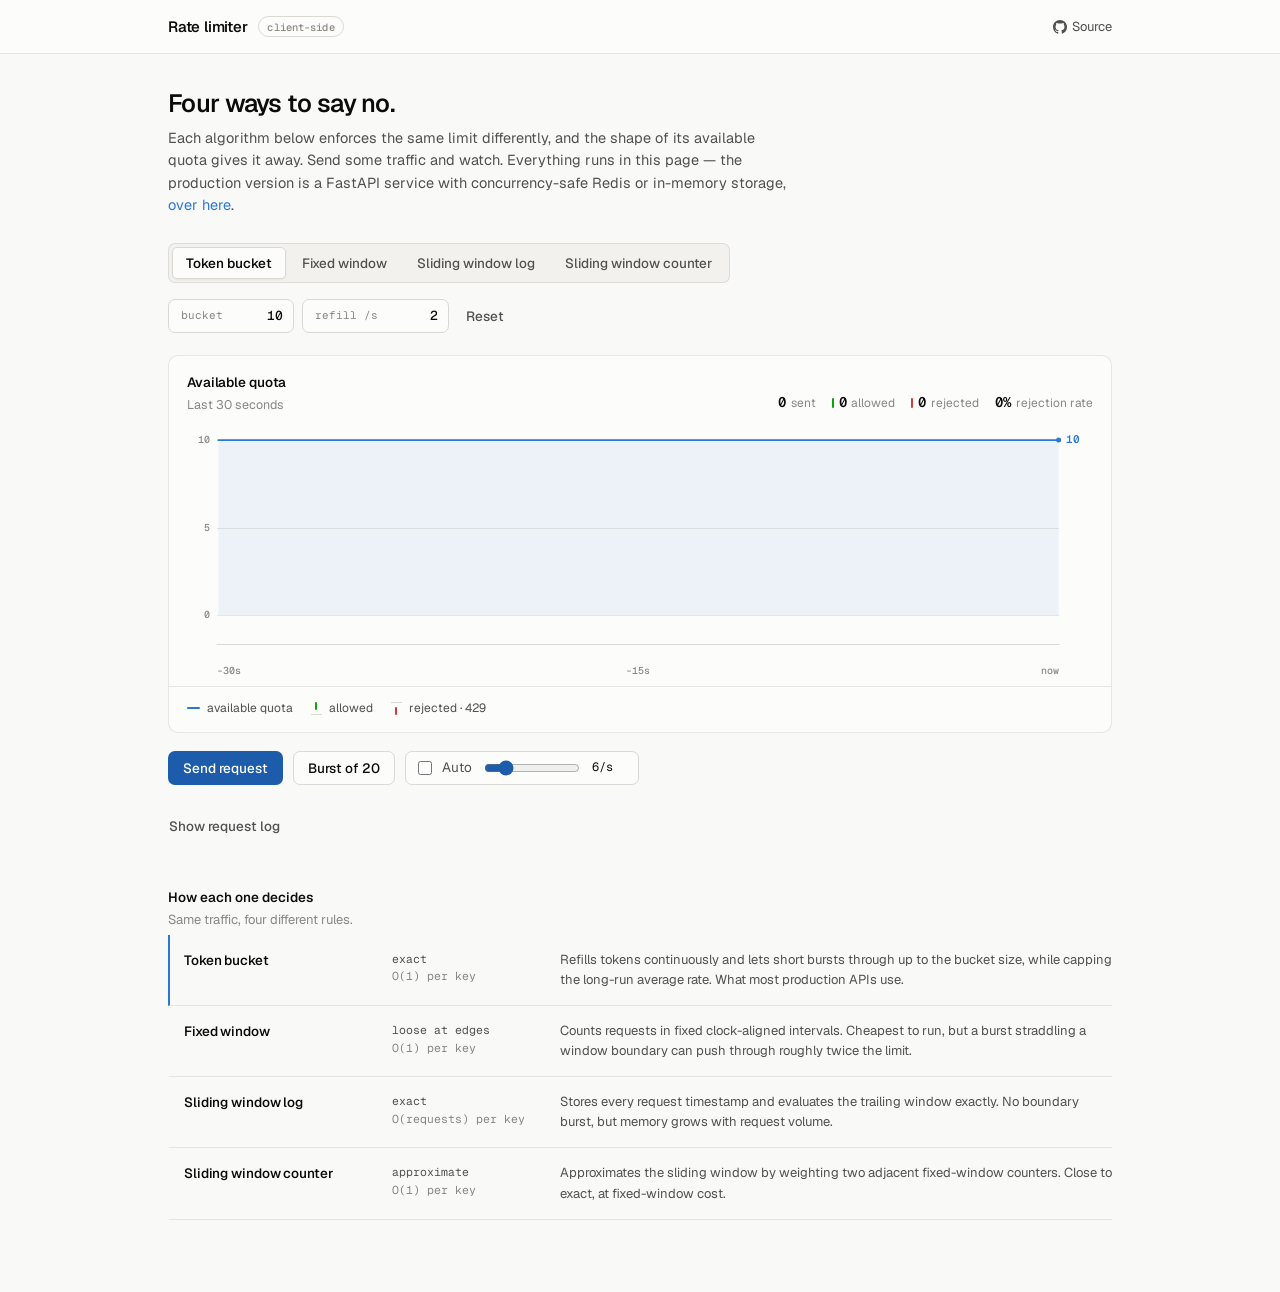
==== commit fe7b72f6: "Rework the frontend visual design The previous pass was clean but still wore a lot of stock-template" ====
--- a/docs/index.html
+++ b/docs/index.html
@@ -5,116 +5,111 @@
 <meta name="viewport" content="width=device-width, initial-scale=1.0" />
 <title>Rate limiter — algorithm visualizer</title>
 <meta name="description" content="Interactive visualizer for four API rate-limiting algorithms: token bucket, fixed window, sliding window log, and sliding window counter." />
-<link rel="stylesheet" href="style.css?v=4" />
+<link rel="preload" href="fonts/Geist.woff2" as="font" type="font/woff2" crossorigin />
+<link rel="preload" href="fonts/GeistMono.woff2" as="font" type="font/woff2" crossorigin />
+<link rel="stylesheet" href="style.css?v=6" />
 </head>
 <body>
 
 <header class="masthead">
   <div class="wrap">
-    <div>
-      <h1>API rate limiter</h1>
-      <p>Interactive visualizer for four rate-limiting algorithms</p>
+    <div class="brand">
+      <h1>Rate limiter</h1>
+      <span class="tag">client-side</span>
     </div>
-    <a class="source-link" href="https://github.com/pranjalm37/api-rate-limiter">Source on GitHub</a>
+    <div class="masthead-right">
+      <span class="live" id="liveIndicator"><i></i>live</span>
+      <a class="source-link" href="https://github.com/pranjalm37/api-rate-limiter">
+        <svg viewBox="0 0 16 16" fill="currentColor" aria-hidden="true"><path d="M8 0C3.58 0 0 3.58 0 8c0 3.54 2.29 6.53 5.47 7.59.4.07.55-.17.55-.38 0-.19-.01-.82-.01-1.49-2.01.37-2.53-.49-2.69-.94-.09-.23-.48-.94-.82-1.13-.28-.15-.68-.52-.01-.53.63-.01 1.08.58 1.23.82.72 1.21 1.87.87 2.33.66.07-.52.28-.87.51-1.07-1.78-.2-3.64-.89-3.64-3.95 0-.87.31-1.59.82-2.15-.08-.2-.36-1.02.08-2.12 0 0 .67-.21 2.2.82a7.4 7.4 0 0 1 2-.27c.68 0 1.36.09 2 .27 1.53-1.04 2.2-.82 2.2-.82.44 1.1.16 1.92.08 2.12.51.56.82 1.27.82 2.15 0 3.07-1.87 3.75-3.65 3.95.29.25.54.73.54 1.48 0 1.07-.01 1.93-.01 2.2 0 .21.15.46.55.38A8.01 8.01 0 0 0 16 8c0-4.42-3.58-8-8-8Z"/></svg>
+        Source
+      </a>
+    </div>
   </div>
 </header>
 
 <main class="wrap">
 
-  <p class="notice">
-    <strong>This page runs entirely in your browser.</strong>
-    The algorithms below are ported to JavaScript so the demo can be hosted as a static page.
-    The production system is a FastAPI service with concurrency-safe Redis or in-memory storage and a
-    test suite — <a href="https://github.com/pranjalm37/api-rate-limiter">see the repository</a> to run it.
-  </p>
+  <section class="intro">
+    <h2>Four ways to say no.</h2>
+    <p>
+      Each algorithm below enforces the same limit differently, and the shape of its available
+      quota gives it away. Send some traffic and watch. Everything runs in this page —
+      the production version is a FastAPI service with concurrency-safe Redis or in-memory
+      storage, <a href="https://github.com/pranjalm37/api-rate-limiter">over here</a>.
+    </p>
+  </section>
 
-  <div class="controls">
-    <label class="field">
-      <span>Algorithm</span>
-      <select id="algorithm">
-        <option value="token_bucket">Token bucket</option>
-        <option value="fixed_window">Fixed window</option>
-        <option value="sliding_window_log">Sliding window log</option>
-        <option value="sliding_window_counter">Sliding window counter</option>
-      </select>
-    </label>
+  <div class="picker">
+    <div class="segmented" role="tablist" aria-label="Rate-limiting algorithm">
+      <button type="button" role="tab" data-algo="token_bucket" aria-selected="true">Token bucket</button>
+      <button type="button" role="tab" data-algo="fixed_window" aria-selected="false">Fixed window</button>
+      <button type="button" role="tab" data-algo="sliding_window_log" aria-selected="false">Sliding window log</button>
+      <button type="button" role="tab" data-algo="sliding_window_counter" aria-selected="false">Sliding window counter</button>
+    </div>
+  </div>
 
-    <label class="field">
-      <span id="capacityLabel">Bucket size</span>
+  <div class="params">
+    <label class="param">
+      <span id="capacityLabel">bucket</span>
       <input type="number" id="capacity" value="10" min="1" max="200" />
     </label>
-
-    <label class="field" id="windowField">
-      <span>Window (s)</span>
+    <label class="param hidden" id="windowParam">
+      <span>window&nbsp;s</span>
       <input type="number" id="windowSeconds" value="10" min="1" max="60" step="1" />
     </label>
-
-    <label class="field" id="refillField">
-      <span>Refill (tok/s)</span>
+    <label class="param" id="refillParam">
+      <span>refill&nbsp;/s</span>
       <input type="number" id="refillRate" value="2" min="0.1" max="50" step="0.1" />
     </label>
-
-    <button id="resetState" type="button">Reset</button>
+    <button class="btn btn-quiet" id="resetState" type="button">Reset</button>
   </div>
 
-  <section class="chart-card">
-    <div class="chart-head">
-      <h2>Available quota</h2>
-      <span class="algo-name" id="chartAlgoName">Token bucket</span>
+  <section class="card">
+    <div class="card-head">
+      <div>
+        <h3>Available quota</h3>
+        <p>Last 30 seconds</p>
+      </div>
+      <div class="readout">
+        <div><b id="statTotal">0</b><span>sent</span></div>
+        <div><i class="mark up"></i><b id="statAllowed">0</b><span>allowed</span></div>
+        <div><i class="mark down"></i><b id="statBlocked">0</b><span>rejected</span></div>
+        <div><b id="statBlockRate">0%</b><span>rejection rate</span></div>
+      </div>
     </div>
-    <p class="chart-sub" id="chartSub">Last 30 seconds. Each request is a tick: up if allowed, down if rejected.</p>
 
     <div class="canvas-shell">
-      <canvas id="chart" role="img" aria-label="Available quota over the last 30 seconds, with a tick per request marking whether it was allowed or rejected."></canvas>
+      <canvas id="chart" role="img" aria-label="Available quota over the last 30 seconds, with a tick for each request marking whether it was allowed or rejected."></canvas>
       <div class="tooltip" id="tooltip" aria-hidden="true"></div>
     </div>
 
-    <div class="legend">
-      <span><i class="swatch line"></i> Available quota</span>
-      <span><i class="swatch up"></i> Request allowed</span>
-      <span><i class="swatch down"></i> Request rejected (429)</span>
+    <div class="card-foot">
+      <span><i class="swatch line"></i> available quota</span>
+      <span><i class="swatch up"></i> allowed</span>
+      <span><i class="swatch down"></i> rejected &middot; 429</span>
     </div>
   </section>
 
-  <dl class="stats">
-    <div>
-      <dt>Requests</dt>
-      <dd id="statTotal">0</dd>
-    </div>
-    <div>
-      <dt>Allowed</dt>
-      <dd id="statAllowed">0</dd>
-    </div>
-    <div>
-      <dt>Rejected</dt>
-      <dd id="statBlocked">0</dd>
-    </div>
-    <div>
-      <dt>Rejection rate</dt>
-      <dd><span id="statBlockRate">0</span><span class="unit">%</span></dd>
-    </div>
-  </dl>
-
   <div class="actions">
-    <button id="fireOnce" class="accent" type="button">Send request</button>
-    <button id="fireBurst" type="button">Send burst of 20</button>
-    <label class="auto">
+    <button class="btn btn-primary" id="fireOnce" type="button">Send request</button>
+    <button class="btn" id="fireBurst" type="button">Burst of 20</button>
+    <label class="switch">
       <input type="checkbox" id="autoFireToggle" />
-      Auto-send
-      <input type="range" id="fireRate" min="1" max="30" value="6" aria-label="Auto-send rate in requests per second" />
-      <span class="rate-num"><span id="rateValue">6</span>/s</span>
+      Auto
+      <input type="range" id="fireRate" min="1" max="30" value="6" aria-label="Auto-send rate, requests per second" />
+      <span class="rate"><span id="rateValue">6</span>/s</span>
     </label>
   </div>
 
-  <section class="table-section">
-    <button class="table-toggle" id="tableToggle" type="button" aria-expanded="false" aria-controls="tableWrap">
+  <section class="log">
+    <button class="btn btn-quiet" id="tableToggle" type="button" aria-expanded="false" aria-controls="tableWrap">
       Show request log
     </button>
-    <div id="tableWrap" class="table-scroll" hidden>
-      <table class="data-table">
+    <div id="tableWrap" class="log-scroll" hidden>
+      <table class="log-table">
         <caption>Most recent requests, newest first.</caption>
         <thead>
-          <tr><th scope="col">Time</th><th scope="col">Outcome</th><th scope="col">Quota left</th></tr>
+          <tr><th scope="col">time</th><th scope="col">outcome</th><th scope="col">quota left</th></tr>
         </thead>
         <tbody id="tableBody"></tbody>
       </table>
@@ -122,24 +117,14 @@
   </section>
 
   <section class="reference">
-    <h2>How each algorithm decides</h2>
-    <p>Same traffic, four different rules. The active one is highlighted.</p>
-    <table>
-      <thead>
-        <tr>
-          <th scope="col">Algorithm</th>
-          <th scope="col">Accuracy</th>
-          <th scope="col">Cost per key</th>
-          <th scope="col">Behaviour</th>
-        </tr>
-      </thead>
-      <tbody id="referenceBody"></tbody>
-    </table>
+    <h3>How each one decides</h3>
+    <p>Same traffic, four different rules.</p>
+    <div id="referenceBody"></div>
   </section>
 
 </main>
 
-<script src="algorithms.js?v=4"></script>
-<script src="app.js?v=4"></script>
+<script src="algorithms.js?v=6"></script>
+<script src="app.js?v=6"></script>
 </body>
 </html>
--- a/docs/style.css
+++ b/docs/style.css
@@ -1,37 +1,61 @@
+/* Geist / Geist Mono — self-hosted (SIL OFL 1.1, see fonts/OFL.txt) so the
+   page has no external dependency and works offline. */
+@font-face {
+  font-family: "Geist";
+  src: url("fonts/Geist.woff2") format("woff2-variations");
+  font-weight: 100 900;
+  font-display: swap;
+}
+@font-face {
+  font-family: "Geist Mono";
+  src: url("fonts/GeistMono.woff2") format("woff2-variations");
+  font-weight: 100 900;
+  font-display: swap;
+}
+
 :root {
   color-scheme: light;
 
   --plane: #f9f9f7;
   --surface: #fcfcfb;
+  --sunken: #f2f1ed;
   --ink: #0b0b0b;
   --ink-2: #52514e;
   --ink-muted: #898781;
-  --rule: rgba(11, 11, 11, 0.11);
-  --rule-strong: #c3c2b7;
-  --grid: #e1e0d9;
-
-  --accent: #2a78d6;
-  --accent-wash: rgba(42, 120, 214, 0.08);
+  --rule: rgba(11, 11, 11, 0.09);
+  --rule-strong: #d9d8d1;
+  --grid: #e6e5de;
+
+  --accent: #2a78d6; /* chart series + links; validated against the chart surface */
+  --accent-deep: #1c5cab; /* filled controls, where white text needs the contrast */
+  --accent-wash: rgba(42, 120, 214, 0.07);
   --good: #0ca30c;
   --critical: #d03b3b;
 
-  --font-sans: system-ui, -apple-system, "Segoe UI", sans-serif;
-  --font-mono: ui-monospace, SFMono-Regular, "SF Mono", Menlo, monospace;
+  --sans: "Geist", system-ui, -apple-system, sans-serif;
+  --mono: "Geist Mono", ui-monospace, SFMono-Regular, Menlo, monospace;
+
+  --r-sm: 5px;
+  --r-md: 7px;
+  --r-lg: 10px;
 }
 
 @media (prefers-color-scheme: dark) {
   :root:where(:not([data-theme="light"])) {
     color-scheme: dark;
-    --plane: #0d0d0d;
-    --surface: #1a1a19;
-    --ink: #ffffff;
-    --ink-2: #c3c2b7;
-    --ink-muted: #898781;
-    --rule: rgba(255, 255, 255, 0.13);
-    --rule-strong: #383835;
-    --grid: #2c2c2a;
+    --plane: #0c0c0b;
+    --surface: #161615;
+    --sunken: #111110;
+    --ink: #f7f7f5;
+    --ink-2: #b4b3ab;
+    --ink-muted: #82817a;
+    --rule: rgba(255, 255, 255, 0.10);
+    --rule-strong: #34342f;
+    --grid: #262624;
+
     --accent: #3987e5;
-    --accent-wash: rgba(57, 135, 229, 0.12);
+    --accent-deep: #3987e5;
+    --accent-wash: rgba(57, 135, 229, 0.13);
   }
 }
 
@@ -43,385 +67,462 @@
   margin: 0;
   background: var(--plane);
   color: var(--ink);
-  font-family: var(--font-sans);
+  font-family: var(--sans);
   font-size: 15px;
   line-height: 1.55;
+  font-feature-settings: "cv11";
   -webkit-font-smoothing: antialiased;
-}
-
-.wrap { max-width: 1060px; margin: 0 auto; padding: 0 32px; }
+  -moz-osx-font-smoothing: grayscale;
+}
+
+.wrap { max-width: 1000px; margin: 0 auto; padding: 0 28px; }
 
 @media (max-width: 700px) {
-  .wrap { padding: 0 20px; }
-}
-
-/* ---------- header ---------- */
-
-.masthead { border-bottom: 1px solid var(--rule); background: var(--surface); }
+  .wrap { padding: 0 18px; }
+}
+
+/* ============================ masthead ============================ */
+
+.masthead {
+  border-bottom: 1px solid var(--rule);
+  background: color-mix(in srgb, var(--surface) 88%, transparent);
+  backdrop-filter: saturate(1.4) blur(6px);
+  position: sticky;
+  top: 0;
+  z-index: 20;
+}
 
 .masthead .wrap {
   display: flex;
-  align-items: baseline;
+  align-items: center;
   justify-content: space-between;
-  gap: 24px;
-  padding-top: 22px;
-  padding-bottom: 22px;
+  gap: 20px;
+  padding-top: 15px;
+  padding-bottom: 15px;
+}
+
+.brand { display: flex; align-items: center; gap: 11px; min-width: 0; }
+
+.brand h1 {
+  margin: 0;
+  font-size: 15px;
+  font-weight: 560;
+  letter-spacing: -0.014em;
+  white-space: nowrap;
+}
+
+.tag {
+  font-family: var(--mono);
+  font-size: 10.5px;
+  font-weight: 500;
+  letter-spacing: 0.01em;
+  color: var(--ink-muted);
+  border: 1px solid var(--rule-strong);
+  border-radius: 999px;
+  padding: 2px 8px 1px;
+  white-space: nowrap;
+}
+
+.masthead-right { display: flex; align-items: center; gap: 16px; }
+
+/* "live" pulse, shown only while auto-send is running */
+.live {
+  display: none;
+  align-items: center;
+  gap: 6px;
+  font-family: var(--mono);
+  font-size: 11px;
+  color: var(--ink-2);
+}
+.live.on { display: inline-flex; }
+.live i {
+  width: 6px;
+  height: 6px;
+  border-radius: 50%;
+  background: var(--good);
+  animation: pulse 1.6s ease-in-out infinite;
+}
+@keyframes pulse {
+  0%, 100% { opacity: 1; }
+  50% { opacity: 0.28; }
+}
+
+.source-link {
+  font-size: 13px;
+  color: var(--ink-2);
+  text-decoration: none;
+  display: inline-flex;
+  align-items: center;
+  gap: 5px;
+  white-space: nowrap;
+}
+.source-link:hover { color: var(--ink); }
+.source-link svg { width: 14px; height: 14px; }
+
+/* ============================ intro ============================ */
+
+.intro {
+  margin: 34px 0 26px;
+  max-width: 62ch;
+}
+
+.intro h2 {
+  margin: 0 0 8px;
+  font-size: 25px;
+  font-weight: 560;
+  letter-spacing: -0.028em;
+  line-height: 1.22;
+}
+
+.intro p { margin: 0; font-size: 14.5px; color: var(--ink-2); }
+.intro a { color: var(--accent); text-decoration: none; }
+.intro a:hover { text-decoration: underline; }
+
+/* ============================ segmented control ============================ */
+
+.picker { margin-bottom: 16px; }
+
+.segmented {
+  display: inline-flex;
+  gap: 2px;
+  padding: 3px;
+  background: var(--sunken);
+  border: 1px solid var(--rule);
+  border-radius: var(--r-md);
+  max-width: 100%;
+  overflow-x: auto;
+  scrollbar-width: none;
+}
+.segmented::-webkit-scrollbar { display: none; }
+
+.segmented button {
+  appearance: none;
+  border: 1px solid transparent;
+  background: none;
+  border-radius: var(--r-sm);
+  padding: 6px 13px;
+  font-family: inherit;
+  font-size: 13.5px;
+  font-weight: 480;
+  color: var(--ink-2);
+  cursor: pointer;
+  white-space: nowrap;
+  transition: background-color 0.14s ease, color 0.14s ease;
+}
+.segmented button:hover { color: var(--ink); }
+
+.segmented button[aria-selected="true"] {
+  background: var(--surface);
+  border-color: var(--rule-strong);
+  color: var(--ink);
+  font-weight: 540;
+  box-shadow: 0 1px 2px rgba(11, 11, 11, 0.05);
+}
+.segmented button:focus-visible { outline: 2px solid var(--accent); outline-offset: 1px; }
+
+/* ============================ params ============================ */
+
+.params {
+  display: flex;
+  align-items: center;
+  gap: 8px;
   flex-wrap: wrap;
-}
-
-.masthead h1 {
-  margin: 0;
-  font-size: 17px;
-  font-weight: 600;
-  letter-spacing: -0.01em;
-}
-
-.masthead p { margin: 3px 0 0; font-size: 13.5px; color: var(--ink-2); }
-
-.source-link {
-  font-size: 13.5px;
-  color: var(--ink-2);
-  text-decoration: none;
-  border-bottom: 1px solid var(--rule-strong);
-  padding-bottom: 1px;
-  white-space: nowrap;
-}
-.source-link:hover { color: var(--ink); border-color: currentColor; }
-
-/* ---------- notice ---------- */
-
-.notice {
-  margin: 28px 0 0;
-  padding: 12px 16px;
-  border: 1px solid var(--rule);
-  border-left: 2px solid var(--accent);
-  border-radius: 0 4px 4px 0;
-  background: var(--surface);
-  font-size: 13.5px;
-  color: var(--ink-2);
-}
-.notice strong { color: var(--ink); font-weight: 600; }
-.notice a { color: var(--accent); text-decoration: none; }
-.notice a:hover { text-decoration: underline; }
-
-/* ---------- controls ---------- */
-
-.controls {
-  display: flex;
-  align-items: flex-end;
-  gap: 20px;
-  flex-wrap: wrap;
-  margin: 28px 0 20px;
-  padding-bottom: 20px;
-  border-bottom: 1px solid var(--rule);
-}
-
-.field { display: flex; flex-direction: column; gap: 6px; }
-
-.field > span {
-  font-size: 11px;
-  font-weight: 600;
-  letter-spacing: 0.06em;
-  text-transform: uppercase;
-  color: var(--ink-muted);
-}
-
-.field select,
-.field input[type="number"] {
-  font-family: inherit;
-  font-size: 14px;
-  color: var(--ink);
+  margin-bottom: 22px;
+}
+
+.param {
+  display: inline-flex;
+  align-items: center;
+  gap: 8px;
   background: var(--surface);
   border: 1px solid var(--rule-strong);
-  border-radius: 5px;
-  padding: 7px 10px;
-  min-width: 92px;
-}
-.field select { min-width: 190px; }
-.field input[type="number"] { width: 96px; font-variant-numeric: tabular-nums; }
-
-.field select:focus-visible,
-.field input:focus-visible {
-  outline: 2px solid var(--accent);
-  outline-offset: -1px;
-  border-color: var(--accent);
-}
-
-.field.hidden { display: none; }
-
-/* ---------- buttons ---------- */
-
-button {
+  border-radius: var(--r-md);
+  padding: 5px 10px 5px 12px;
+  height: 34px;
+}
+.param.hidden { display: none; }
+
+.param > span {
+  font-family: var(--mono);
+  font-size: 11px;
+  color: var(--ink-muted);
+  white-space: nowrap;
+}
+
+.param input {
+  width: 52px;
+  border: none;
+  background: none;
+  color: var(--ink);
+  font-family: var(--mono);
+  font-size: 13px;
+  font-weight: 500;
+  padding: 0;
+  text-align: right;
+  -moz-appearance: textfield;
+}
+.param input::-webkit-outer-spin-button,
+.param input::-webkit-inner-spin-button { -webkit-appearance: none; margin: 0; }
+.param input:focus { outline: none; }
+.param:focus-within { border-color: var(--accent); box-shadow: 0 0 0 3px var(--accent-wash); }
+
+.param.text input { width: 106px; text-align: left; font-family: var(--sans); }
+
+/* ============================ buttons ============================ */
+
+.btn {
+  appearance: none;
   font-family: inherit;
-  font-size: 14px;
+  font-size: 13.5px;
   font-weight: 500;
   color: var(--ink);
   background: var(--surface);
   border: 1px solid var(--rule-strong);
-  border-radius: 5px;
-  padding: 7px 14px;
+  border-radius: var(--r-md);
+  padding: 0 14px;
+  height: 34px;
   cursor: pointer;
-}
-button:hover { background: var(--accent-wash); border-color: var(--accent); }
-button:focus-visible { outline: 2px solid var(--accent); outline-offset: 1px; }
-
-button.accent {
+  white-space: nowrap;
+  transition: background-color 0.14s ease, border-color 0.14s ease;
+}
+.btn:hover { background: var(--sunken); }
+.btn:focus-visible { outline: 2px solid var(--accent); outline-offset: 1px; }
+.btn:active { transform: translateY(0.5px); }
+
+.btn-primary {
   color: #fff;
-  background: var(--accent);
-  border-color: var(--accent);
-}
-button.accent:hover { filter: brightness(1.08); }
-
-/* ---------- chart ---------- */
-
-.chart-card {
+  background: var(--accent-deep);
+  border-color: transparent;
+}
+.btn-primary:hover { background: color-mix(in srgb, var(--accent-deep) 88%, #000); }
+
+.btn-quiet {
+  background: none;
+  border-color: transparent;
+  color: var(--ink-2);
+  padding: 0 8px;
+}
+.btn-quiet:hover { background: var(--sunken); color: var(--ink); }
+
+/* ============================ chart ============================ */
+
+.card {
   background: var(--surface);
   border: 1px solid var(--rule);
-  border-radius: 6px;
-  padding: 20px 22px 16px;
-}
-
-.chart-head {
+  border-radius: var(--r-lg);
+  overflow: hidden;
+}
+
+.card-head {
+  display: flex;
+  align-items: flex-end;
+  justify-content: space-between;
+  gap: 18px;
+  padding: 16px 18px 12px;
+  flex-wrap: wrap;
+}
+
+.card-head h3 {
+  margin: 0;
+  font-size: 13.5px;
+  font-weight: 560;
+  letter-spacing: -0.008em;
+}
+.card-head p { margin: 2px 0 0; font-size: 12.5px; color: var(--ink-muted); }
+
+/* inline readouts — replaces the usual row of big stat tiles */
+.readout {
   display: flex;
   align-items: baseline;
-  justify-content: space-between;
   gap: 16px;
-  margin-bottom: 4px;
   flex-wrap: wrap;
 }
-
-.chart-head h2 {
-  margin: 0;
+.readout div { display: flex; align-items: baseline; gap: 5px; }
+.readout b {
+  font-family: var(--mono);
   font-size: 14px;
-  font-weight: 600;
-  letter-spacing: -0.005em;
-}
-
-.chart-head .algo-name { font-size: 13px; color: var(--ink-muted); }
-
-.chart-sub { margin: 0 0 14px; font-size: 13px; color: var(--ink-2); }
-
-.canvas-shell { position: relative; }
-
-#chart { display: block; width: 100%; height: 260px; }
+  font-weight: 560;
+  letter-spacing: -0.01em;
+}
+.readout span { font-size: 12px; color: var(--ink-muted); }
+.readout .mark { width: 2px; height: 10px; border-radius: 1px; align-self: center; }
+.readout .mark.up { background: var(--good); }
+.readout .mark.down { background: var(--critical); }
+
+.canvas-shell { position: relative; padding: 0 18px; }
+#chart { display: block; width: 100%; height: 252px; }
 
 .tooltip {
   position: absolute;
   pointer-events: none;
   z-index: 5;
-  min-width: 132px;
-  padding: 8px 10px;
+  min-width: 126px;
+  padding: 7px 9px;
   background: var(--surface);
   border: 1px solid var(--rule-strong);
-  border-radius: 5px;
-  box-shadow: 0 4px 14px rgba(0, 0, 0, 0.10);
-  font-size: 12.5px;
+  border-radius: var(--r-sm);
+  box-shadow: 0 6px 20px rgba(11, 11, 11, 0.11);
+  font-size: 12px;
   line-height: 1.45;
   opacity: 0;
   transition: opacity 0.1s ease;
 }
 .tooltip.visible { opacity: 1; }
-.tooltip .tt-time { color: var(--ink-muted); font-variant-numeric: tabular-nums; }
-.tooltip .tt-row { display: flex; align-items: center; gap: 6px; margin-top: 3px; }
-.tooltip .tt-val { font-variant-numeric: tabular-nums; font-weight: 600; }
-
-.legend {
+.tooltip .tt-time { font-family: var(--mono); font-size: 10.5px; color: var(--ink-muted); }
+.tooltip .tt-row { display: flex; align-items: center; gap: 6px; margin-top: 2px; }
+.tooltip .tt-val { font-family: var(--mono); font-weight: 560; margin-left: auto; }
+
+.card-foot {
   display: flex;
+  align-items: center;
   gap: 18px;
   flex-wrap: wrap;
-  margin-top: 12px;
-  padding-top: 12px;
+  padding: 12px 18px 14px;
   border-top: 1px solid var(--rule);
-  font-size: 12.5px;
-  color: var(--ink-2);
-}
-.legend span { display: inline-flex; align-items: center; gap: 7px; }
+  margin-top: 8px;
+  font-size: 12px;
+  color: var(--ink-2);
+}
+.card-foot span { display: inline-flex; align-items: center; gap: 7px; }
 
 .swatch { display: inline-block; flex-shrink: 0; }
-.swatch.line { width: 14px; height: 2px; background: var(--accent); }
-
-/* Allowed and rejected differ by direction as well as hue, so the pair stays
-   readable without colour vision (green/red alone is not separable). */
+.swatch.line { width: 13px; height: 2px; border-radius: 1px; background: var(--accent); }
+
+/* Allowed vs rejected read by direction as well as hue — green/red alone is
+   not separable with red-green colour blindness. */
 .swatch.up,
 .swatch.down {
   position: relative;
-  width: 12px;
-  height: 14px;
-  border-bottom: 1px solid var(--rule-strong); /* baseline the tick rises from */
-  border-top: 1px solid transparent;
-}
-.swatch.down { border-bottom-color: transparent; border-top-color: var(--rule-strong); }
-
+  width: 11px;
+  height: 13px;
+  border-bottom: 1px solid var(--rule-strong);
+}
+.swatch.down { border-bottom: none; border-top: 1px solid var(--rule-strong); }
 .swatch.up::after,
 .swatch.down::after {
   content: "";
   position: absolute;
-  left: 5px;
+  left: 4px;
   width: 2px;
-  height: 9px;
+  height: 8px;
+  border-radius: 1px;
 }
 .swatch.up::after { top: 0; background: var(--good); }
 .swatch.down::after { bottom: 0; background: var(--critical); }
 
-/* ---------- stats ---------- */
-
-.stats {
-  display: grid;
-  grid-template-columns: repeat(4, 1fr);
-  gap: 1px;
-  margin: 20px 0 0;
-  background: var(--rule);
-  border: 1px solid var(--rule);
-  border-radius: 6px;
-  overflow: hidden;
-}
-
-@media (max-width: 620px) {
-  .stats { grid-template-columns: repeat(2, 1fr); }
-}
-
-.stats div { background: var(--surface); padding: 14px 16px; }
-
-.stats dt {
-  margin: 0;
-  font-size: 11px;
-  font-weight: 600;
-  letter-spacing: 0.06em;
-  text-transform: uppercase;
-  color: var(--ink-muted);
-}
-
-.stats dd {
-  margin: 4px 0 0;
-  font-size: 26px;
-  font-weight: 600;
-  letter-spacing: -0.02em;
-  line-height: 1.1;
-}
-
-.stats dd .unit { font-size: 15px; font-weight: 500; color: var(--ink-muted); }
-
-/* ---------- traffic actions ---------- */
+/* ============================ traffic actions ============================ */
 
 .actions {
   display: flex;
   align-items: center;
-  gap: 14px;
+  gap: 10px;
   flex-wrap: wrap;
-  margin: 20px 0 0;
-}
-
-.auto {
+  margin: 18px 0 0;
+}
+
+.switch {
   display: inline-flex;
   align-items: center;
-  gap: 9px;
-  font-size: 14px;
-  color: var(--ink-2);
-  padding-left: 6px;
-}
-.auto input[type="checkbox"] { width: 15px; height: 15px; margin: 0; accent-color: var(--accent); }
-.auto input[type="range"] { width: 116px; accent-color: var(--accent); }
-.auto .rate-num { font-variant-numeric: tabular-nums; color: var(--ink); min-width: 46px; }
-
-/* ---------- table view ---------- */
-
-.table-section { margin-top: 28px; }
-
-.table-toggle {
-  font-size: 13px;
-  color: var(--ink-2);
-  background: none;
-  border: none;
-  padding: 0;
-  cursor: pointer;
-  border-bottom: 1px solid var(--rule-strong);
-  border-radius: 0;
-}
-.table-toggle:hover { background: none; color: var(--ink); border-color: currentColor; }
-
-.data-table {
+  gap: 10px;
+  background: var(--surface);
+  border: 1px solid var(--rule-strong);
+  border-radius: var(--r-md);
+  height: 34px;
+  padding: 0 12px;
+  font-size: 13.5px;
+  color: var(--ink-2);
+}
+.switch input[type="checkbox"] { width: 14px; height: 14px; margin: 0; accent-color: var(--accent-deep); }
+.switch input[type="range"] { width: 96px; accent-color: var(--accent-deep); }
+.switch .rate { font-family: var(--mono); font-size: 12px; color: var(--ink); min-width: 34px; }
+
+/* ============================ request log ============================ */
+
+.log { margin-top: 24px; }
+/* pull the quiet button's inset padding back so its text aligns with the column */
+.log > .btn-quiet { margin-left: -8px; }
+
+.log-table {
   width: 100%;
-  margin-top: 14px;
+  margin-top: 12px;
   border-collapse: collapse;
-  font-size: 13px;
-  font-variant-numeric: tabular-nums;
-}
-.data-table caption { text-align: left; color: var(--ink-muted); font-size: 12.5px; padding-bottom: 8px; }
-.data-table th, .data-table td { text-align: left; padding: 7px 12px 7px 0; border-bottom: 1px solid var(--rule); }
-.data-table th { font-weight: 600; color: var(--ink-2); font-size: 12px; text-transform: uppercase; letter-spacing: 0.05em; }
-.data-table td.outcome-allowed { color: var(--good); }
-.data-table td.outcome-blocked { color: var(--critical); }
-
-.table-scroll { max-height: 300px; overflow-y: auto; }
-
-/* ---------- reference ---------- */
-
-.reference { margin: 40px 0 64px; }
-
-.reference h2 {
-  font-size: 14px;
-  font-weight: 600;
-  margin: 0 0 4px;
-}
-.reference > p { margin: 0 0 18px; font-size: 13.5px; color: var(--ink-2); }
-
-.reference table {
-  width: 100%;
-  border-collapse: collapse;
+  font-family: var(--mono);
+  font-size: 12px;
+}
+.log-table caption {
+  text-align: left;
+  font-family: var(--sans);
+  font-size: 12.5px;
+  color: var(--ink-muted);
+  padding-bottom: 8px;
+}
+.log-table th,
+.log-table td { text-align: left; padding: 6px 14px 6px 0; border-bottom: 1px solid var(--rule); }
+.log-table th {
+  font-size: 10.5px;
+  font-weight: 500;
+  color: var(--ink-muted);
+  position: sticky;
+  top: 0;
+  background: var(--plane);
+}
+.log-table td.allowed { color: var(--good); }
+.log-table td.rejected { color: var(--critical); }
+.log-scroll { max-height: 264px; overflow-y: auto; }
+
+/* ============================ reference ============================ */
+
+.reference { margin: 44px 0 72px; }
+
+.reference h3 {
+  margin: 0 0 3px;
   font-size: 13.5px;
-}
-.reference th, .reference td {
-  text-align: left;
-  vertical-align: top;
-  padding: 12px 16px 12px 0;
+  font-weight: 560;
+}
+.reference > p { margin: 0 0 4px; font-size: 13px; color: var(--ink-muted); }
+
+.ref-row {
+  display: grid;
+  grid-template-columns: 190px 150px 1fr;
+  gap: 18px;
+  align-items: start;
+  padding: 15px 0 15px 14px;
   border-bottom: 1px solid var(--rule);
-}
-.reference th {
-  font-size: 11px;
-  font-weight: 600;
-  letter-spacing: 0.06em;
-  text-transform: uppercase;
-  color: var(--ink-muted);
-  border-bottom-color: var(--rule-strong);
-}
-.reference td:first-child { font-weight: 600; white-space: nowrap; }
-.reference td:last-child { color: var(--ink-2); padding-right: 0; }
-.reference tr[data-active="true"] td { background: var(--accent-wash); }
-
-@media (max-width: 700px) {
-  .reference td:first-child { white-space: normal; }
-}
-
-/* ---------- server-dashboard only ---------- */
-
-.error {
-  margin: 12px 0 0;
-  font-size: 13px;
-  color: var(--critical);
-  min-height: 1em;
-}
+  border-left: 2px solid transparent;
+}
+.ref-row[data-active="true"] { border-left-color: var(--accent); }
+
+.ref-row h4 {
+  margin: 0;
+  font-size: 13.5px;
+  font-weight: 540;
+  letter-spacing: -0.008em;
+}
+.ref-row .meta { font-family: var(--mono); font-size: 11.5px; color: var(--ink-muted); }
+.ref-row .meta i { font-style: normal; color: var(--ink-2); }
+.ref-row p { margin: 0; font-size: 13px; color: var(--ink-2); }
+
+@media (max-width: 760px) {
+  .ref-row { grid-template-columns: 1fr; gap: 5px; }
+}
+
+/* ============================ misc ============================ */
+
+.error { margin: 12px 0 0; font-size: 13px; color: var(--critical); min-height: 1em; }
 
 .snippet {
   margin: 0;
-  padding: 13px 15px;
-  background: var(--surface);
+  padding: 12px 14px;
+  background: var(--sunken);
   border: 1px solid var(--rule);
-  border-radius: 6px;
-  font-family: var(--font-mono);
-  font-size: 12.5px;
+  border-radius: var(--r-md);
+  font-family: var(--mono);
+  font-size: 12px;
   line-height: 1.5;
   color: var(--ink-2);
   overflow-x: auto;
 }
 
-.button-pair { display: flex; gap: 8px; }
-
-/* Short option lists don't need the default select width. */
-#backend { min-width: 132px; }
-#clientId { width: 140px; }
-
-/* Uniform control height so the toolbar baseline is exact regardless of
-   whether an item is a select, a number input, or a text input. */
-.controls select,
-.controls input,
-.controls button { height: 36px; }
+@media (prefers-reduced-motion: reduce) {
+  *, *::before, *::after { animation-duration: 0.001ms !important; transition-duration: 0.001ms !important; }
+}
